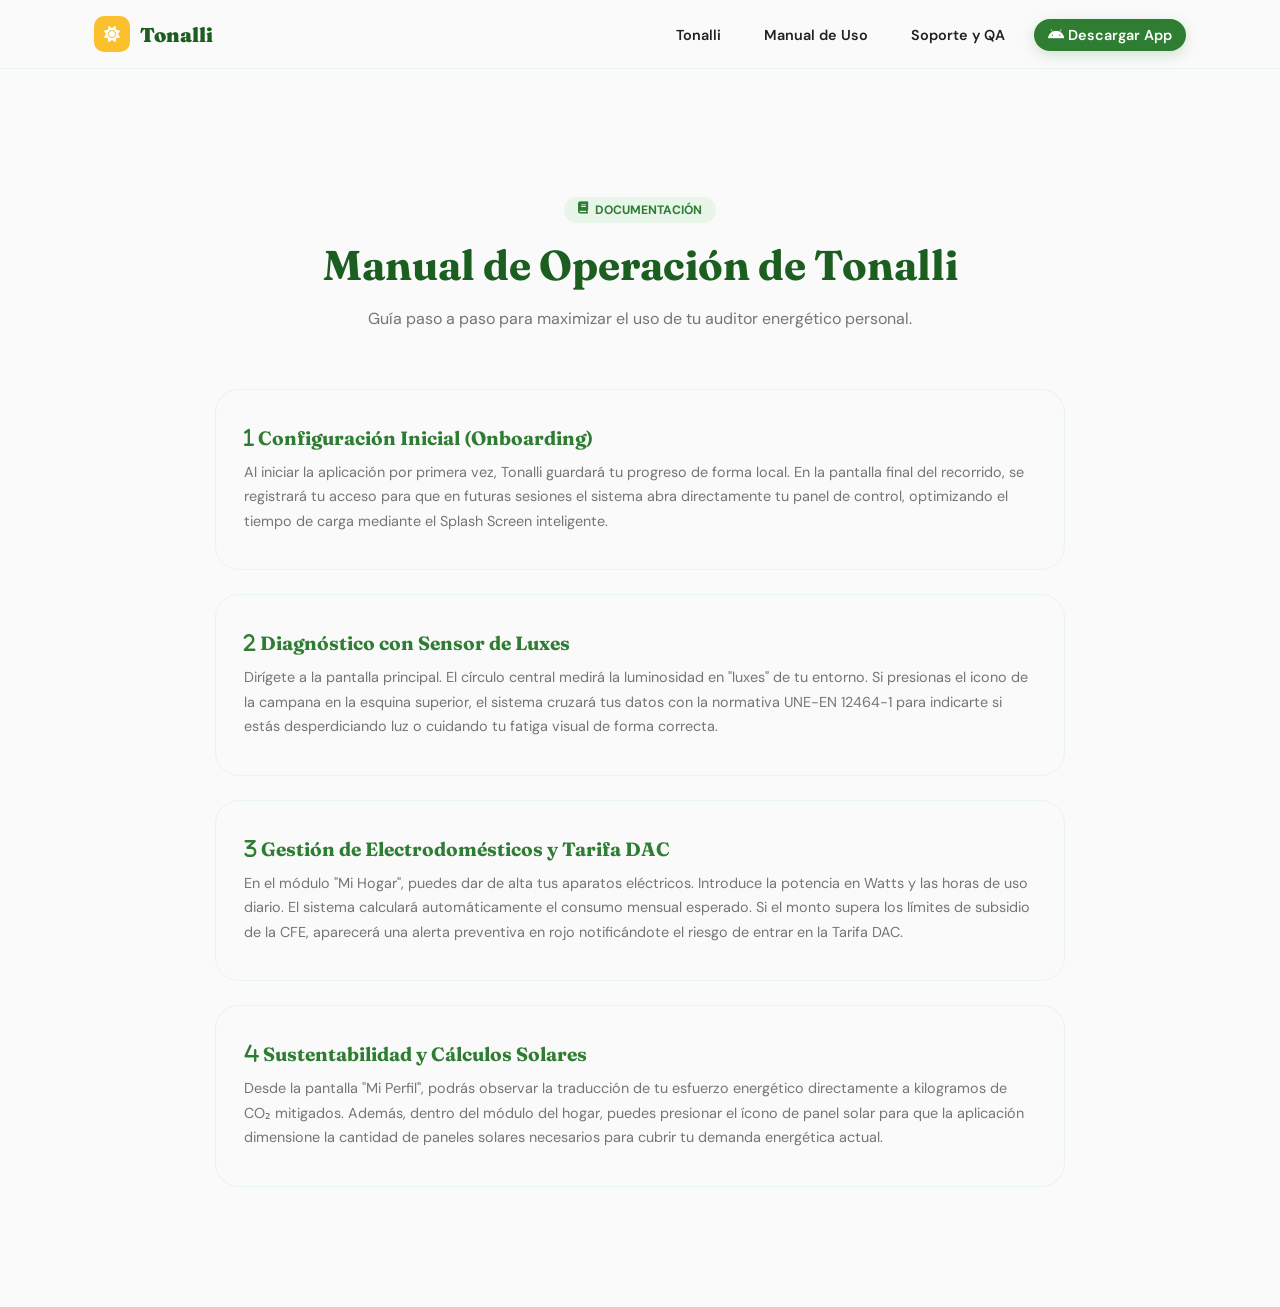
==== web/html/manual.html @ 260170d2 "trying host" ====
<!DOCTYPE html>
<html lang="es">
<head>
    <title>Tonalli — Manual de Uso</title>
    <link rel="preconnect" href="https://fonts.googleapis.com">
    <link rel="preconnect" href="https://fonts.gstatic.com" crossorigin>
    <link href="https://fonts.googleapis.com/css2?family=Fraunces:ital,opsz,wght@0,9..144,400;0,9..144,700;0,9..144,900&family=DM+Sans:wght@300;400;500;600;700&display=swap" rel="stylesheet">
    <link rel="stylesheet" href="https://cdnjs.cloudflare.com/ajax/libs/font-awesome/6.6.0/css/all.min.css">
    <link rel="stylesheet" href="../css/style.css">

  </head>
<body>
    <header>
    <nav>
      <a href="index.html" class="nav-logo">
        <div class="logo-icon"><i class="fa-solid fa-sun"></i></div>
        <span class="logo-text">Tonalli</span>
      </a>
      <ul class="nav-links">
        <li><a href="index.html">Tonalli</a></li>
        <li><a href="manual.html">Manual de Uso</a></li>
        <li><a href="#">Soporte y QA</a></li>
        <li><a href="index.html" class="btn-nav"><i class="fa-brands fa-android"></i> Descargar App</a></li>
      </ul>
    </nav>
  </header>
  
  <main style="padding-top: 100px;">
    <section class="section">
      <div class="section-inner" style="max-width: 850px;">
        <div class="sec-header">
          <span class="sec-label"><i class="fa-solid fa-book"></i> Documentación</span>
          <h2>Manual de Operación de Tonalli</h2>
          <p>Guía paso a paso para maximizar el uso de tu auditor energético personal.</p>
        </div>

        <div class="card" style="margin-bottom: 24px;">
          <h3 style="color: var(--primary);"><i class="fa-solid fa-1"></i> Configuración Inicial (Onboarding)</h3>
          <p>Al iniciar la aplicación por primera vez, Tonalli guardará tu progreso de forma local. En la pantalla final del recorrido, se registrará tu acceso para que en futuras sesiones el sistema abra directamente tu panel de control, optimizando el tiempo de carga mediante el Splash Screen inteligente.</p>
        </div>

        <div class="card" style="margin-bottom: 24px;">
          <h3 style="color: var(--primary);"><i class="fa-solid fa-2"></i> Diagnóstico con Sensor de Luxes</h3>
          <p>Dirígete a la pantalla principal. El círculo central medirá la luminosidad en "luxes" de tu entorno. Si presionas el icono de la campana en la esquina superior, el sistema cruzará tus datos con la normativa UNE-EN 12464-1 para indicarte si estás desperdiciando luz o cuidando tu fatiga visual de forma correcta.</p>
        </div>

        <div class="card" style="margin-bottom: 24px;">
          <h3 style="color: var(--primary);"><i class="fa-solid fa-3"></i> Gestión de Electrodomésticos y Tarifa DAC</h3>
          <p>En el módulo "Mi Hogar", puedes dar de alta tus aparatos eléctricos. Introduce la potencia en Watts y las horas de uso diario. El sistema calculará automáticamente el consumo mensual esperado. Si el monto supera los límites de subsidio de la CFE, aparecerá una alerta preventiva en rojo notificándote el riesgo de entrar en la Tarifa DAC.</p>
        </div>

        <div class="card" style="margin-bottom: 24px;">
          <h3 style="color: var(--primary);"><i class="fa-solid fa-4"></i> Sustentabilidad y Cálculos Solares</h3>
          <p>Desde la pantalla "Mi Perfil", podrás observar la traducción de tu esfuerzo energético directamente a kilogramos de CO₂ mitigados. Además, dentro del módulo del hogar, puedes presionar el ícono de panel solar para que la aplicación dimensione la cantidad de paneles solares necesarios para cubrir tu demanda energética actual.</p>
        </div>

      </div>
    </section>
  </main>

  </body>
</html>
---- web/css/style.css ----
:root {
      --primary:        #2E7D32; /* Verde principal */
      --primary-deep:   #1B5E20; /* Verde oscuro */
      --primary-light:  #E8F5E9; /* Verde muy claro */
      --accent:         #FBC02D; /* Amarillo sol */
      --accent-light:   #FFF9C4;
      --bg-color:       #FAFAFA; /* Fondo base */
      --text-main:      #212121;
      --text-muted:     #757575;
      --white:          #FFFFFF;
      --shadow-primary: rgba(46, 125, 50, 0.2);
 
      --max-w: 1140px;
      --radius-s: 8px;
      --radius-m: 14px;
      --radius-l: 24px;
    }
 
    *, *::before, *::after { box-sizing: border-box; margin: 0; padding: 0; }
    html { scroll-behavior: smooth; }
    body { font-family: 'DM Sans', sans-serif; background: var(--bg-color); color: var(--text-main); overflow-x: hidden; }
    h1, h2, h3, h4 { font-family: 'Fraunces', serif; }
 
    /* ── NAVBAR ────────────────────────────────────────────── */
    header {
      position: fixed; top: 0; left: 0; right: 0; z-index: 100;
      background: rgba(250, 250, 250, 0.9); backdrop-filter: blur(12px);
      border-bottom: 1px solid var(--primary-light);
    }
    nav {
      max-width: var(--max-w); margin: 0 auto; padding: 16px 24px;
      display: flex; align-items: center; justify-content: space-between;
    }
    .nav-logo { display: flex; align-items: center; gap: 10px; text-decoration: none; }
    .logo-icon {
      width: 36px; height: 36px; background: var(--accent); border-radius: 10px;
      display: flex; align-items: center; justify-content: center; color: white;
    }
    .logo-text { font-family: 'Fraunces', serif; font-size: 1.25rem; color: var(--primary-deep); font-weight: 900; }
    .nav-links { display: flex; list-style: none; gap: 15px; align-items: center; }
    .nav-links a { text-decoration: none; font-size: 0.9rem; font-weight: 600; color: var(--text-main); padding: 7px 14px; border-radius: var(--radius-s); transition: 0.2s; }
    .nav-links a:hover { background: var(--primary-light); color: var(--primary); }
    .nav-links .btn-nav { background: var(--primary); color: white; border-radius: 30px; box-shadow: 0 4px 14px var(--shadow-primary); }
    
    /* ── HERO ──────────────────────────────────────────────── */
    .hero { min-height: 100vh; display: flex; align-items: center; position: relative; padding-top: 72px; }
    .hero-inner { max-width: var(--max-w); margin: 0 auto; padding: 80px 24px; display: flex; align-items: center; gap: 60px; }
    .hero-text { max-width: 580px; }
    .hero-badge {
      display: inline-flex; align-items: center; gap: 8px; background: var(--accent-light); color: var(--primary-deep);
      font-size: 0.78rem; font-weight: 700; letter-spacing: 1px; text-transform: uppercase; padding: 6px 16px; border-radius: 30px; margin-bottom: 22px;
    }
    .hero-title { font-size: clamp(2.4rem, 5vw, 3.8rem); font-weight: 900; color: var(--primary-deep); line-height: 1.1; margin-bottom: 22px; }
    .hero-title em { font-style: italic; color: var(--primary); }
    .hero-desc { font-size: 1.05rem; line-height: 1.75; color: var(--text-muted); margin-bottom: 38px; }
    
    .btn-primary {
      display: inline-flex; align-items: center; gap: 10px; background: var(--primary); color: white;
      font-weight: 700; padding: 14px 32px; border-radius: 30px; text-decoration: none; box-shadow: 0 6px 20px var(--shadow-primary);
    }
    .btn-outline {
      display: inline-flex; align-items: center; gap: 10px; background: transparent; color: var(--primary);
      font-weight: 700; padding: 13px 30px; border-radius: 30px; border: 2px solid var(--primary); text-decoration: none;
    }
    
    /* ── SECCIONES GENÉRICAS ───────────────────────────────── */
    .section { padding: 96px 24px; }
    .section:nth-child(even) { background: white; }
    .section-inner { max-width: var(--max-w); margin: 0 auto; }
    .sec-header { text-align: center; margin-bottom: 56px; }
    .sec-label { display: inline-flex; gap: 6px; background: var(--primary-light); color: var(--primary); font-size: 0.76rem; font-weight: 700; text-transform: uppercase; padding: 5px 14px; border-radius: 30px; margin-bottom: 16px; }
    .sec-header h2 { font-size: clamp(1.8rem, 3.5vw, 2.6rem); color: var(--primary-deep); margin-bottom: 14px; }
    .sec-header p { color: var(--text-muted); max-width: 580px; margin: 0 auto; line-height: 1.75; }

    /* ── GRID FUNCIONES / ODS ──────────────────────────────── */
    .grid-3 { display: grid; grid-template-columns: repeat(auto-fit, minmax(300px, 1fr)); gap: 24px; }
    .card { background: var(--bg-color); border-radius: var(--radius-l); padding: 36px 28px; border: 1px solid var(--primary-light); transition: 0.3s; }
    .card:hover { transform: translateY(-6px); box-shadow: 0 16px 40px var(--shadow-primary); border-color: var(--primary); }
    .card-icon { width: 56px; height: 56px; border-radius: var(--radius-m); background: var(--primary-light); display: flex; align-items: center; justify-content: center; font-size: 1.5rem; color: var(--primary); margin-bottom: 20px; }
    .card h3 { font-size: 1.2rem; color: var(--primary-deep); margin-bottom: 10px; }
    .card p { font-size: 0.9rem; color: var(--text-muted); line-height: 1.7; }
    
    footer { background: var(--primary-deep); color: rgba(255,255,255,0.7); text-align: center; padding: 36px 24px; font-size: 0.85rem; }
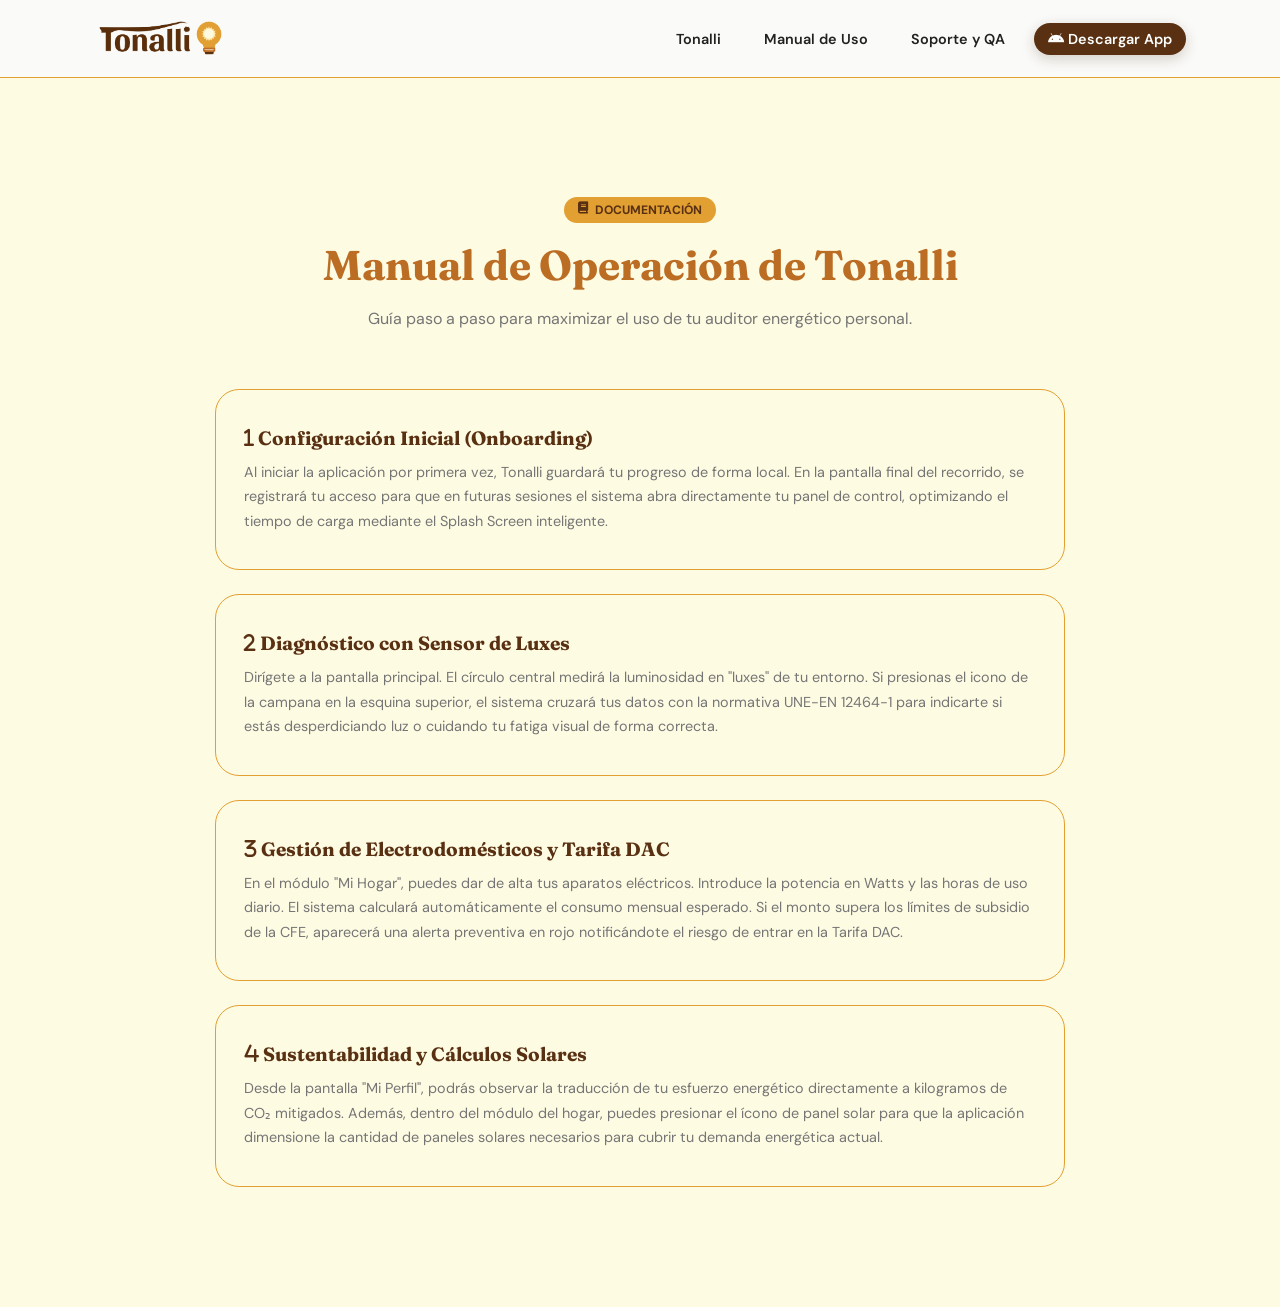
==== commit 00e7506f: "before qr" ====
--- a/web/html/manual.html
+++ b/web/html/manual.html
@@ -7,21 +7,22 @@
     <link href="https://fonts.googleapis.com/css2?family=Fraunces:ital,opsz,wght@0,9..144,400;0,9..144,700;0,9..144,900&family=DM+Sans:wght@300;400;500;600;700&display=swap" rel="stylesheet">
     <link rel="stylesheet" href="https://cdnjs.cloudflare.com/ajax/libs/font-awesome/6.6.0/css/all.min.css">
     <link rel="stylesheet" href="../css/style.css">
+    <link rel="shortcut icon" href="../assets/logo.png">
 
   </head>
 <body>
     <header>
     <nav>
-      <a href="index.html" class="nav-logo">
-        <div class="logo-icon"><i class="fa-solid fa-sun"></i></div>
-        <span class="logo-text">Tonalli</span>
+      <a href="../../index.html" class="nav-logo">
+        <img src="../assets/imagotipo-14.png" alt="Tonalli Logo" class="navbar-logo-img">
       </a>
       <ul class="nav-links">
-        <li><a href="index.html">Tonalli</a></li>
-        <li><a href="manual.html">Manual de Uso</a></li>
-        <li><a href="#">Soporte y QA</a></li>
-        <li><a href="index.html" class="btn-nav"><i class="fa-brands fa-android"></i> Descargar App</a></li>
+        <li><a href="../../index.html">Tonalli</a></li>
+        <li><a href="#">Manual de Uso</a></li>
+        <li><a href="qa.html">Soporte y QA</a></li>
+        <li><a href="../../index.html" class="btn-nav"><i class="fa-brands fa-android"></i> Descargar App</a></li>
       </ul>
+    </nav>
     </nav>
   </header>
   
--- a/web/css/style.css
+++ b/web/css/style.css
@@ -1,14 +1,14 @@
 :root {
-      --primary:        #2E7D32; /* Verde principal */
-      --primary-deep:   #1B5E20; /* Verde oscuro */
-      --primary-light:  #E8F5E9; /* Verde muy claro */
-      --accent:         #FBC02D; /* Amarillo sol */
+      --primary:        #593012; /* marron principal */
+      --primary-deep:   #bc6d24; /* naranja oscuro */
+      --primary-light:  #e2a032; /* najaran claro */
+      --accent:         #ffe6a7; /* Amarillo claro  ef7c1b es narajna 29381c es el verde */ 
       --accent-light:   #FFF9C4;
-      --bg-color:       #FAFAFA; /* Fondo base */
+      --bg-color:       #fefbe3; /* Fondo base */
       --text-main:      #212121;
       --text-muted:     #757575;
       --white:          #FFFFFF;
-      --shadow-primary: rgba(46, 125, 50, 0.2);
+      --shadow-primary: rgba(56, 32, 5, 0.2);
  
       --max-w: 1140px;
       --radius-s: 8px;
@@ -33,7 +33,7 @@
     }
     .nav-logo { display: flex; align-items: center; gap: 10px; text-decoration: none; }
     .logo-icon {
-      width: 36px; height: 36px; background: var(--accent); border-radius: 10px;
+      width: 36px; height: 36px; background: var(--primary); border-radius: 10px;
       display: flex; align-items: center; justify-content: center; color: white;
     }
     .logo-text { font-family: 'Fraunces', serif; font-size: 1.25rem; color: var(--primary-deep); font-weight: 900; }
@@ -62,7 +62,86 @@
       display: inline-flex; align-items: center; gap: 10px; background: transparent; color: var(--primary);
       font-weight: 700; padding: 13px 30px; border-radius: 30px; border: 2px solid var(--primary); text-decoration: none;
     }
-    
+    /* ── ESTILOS DEL LOGO NAVBAR ───────────────────────────── */
+.navbar-logo-img {
+  height: 45px; /* Ajusta este valor logo más grande o pequeño */
+  width: auto;
+  object-fit: contain;
+}
+
+/* ── ESTILOS DEL CELULAR (MOCKUP) Y ANIMACIÓN ──────────── */
+.hero-image {
+  flex: 1;
+  display: flex;
+  justify-content: center;
+  align-items: center;
+  perspective: 1000px;
+}
+
+.phone-mockup {
+  width: 280px;
+  height: 580px;
+  background-color: var(--bg-color); 
+  border: 14px solid #000000; 
+  border-radius: 40px;
+  box-shadow: 0 25px 50px var(--shadow-primary);
+  position: relative;
+  display: flex;
+  justify-content: center;
+  align-items: center;
+  overflow: hidden;
+  /* Aquí aplicamos la animación flotante */
+  animation: floatPhone 6s ease-in-out infinite;
+}
+
+/* camara superior del celular */
+.phone-notch {
+  position: absolute;
+  top: 0;
+  width: 120px;
+  height: 25px;
+  background-color: #000000;
+  border-bottom-left-radius: 15px;
+  border-bottom-right-radius: 15px;
+  z-index: 10;
+}
+
+/* Estilo del logo dentro de la pantalla del celular */
+.phone-screen-logo {
+  width: 60%;
+  height: auto;
+  object-fit: contain;
+  /* Pequeño efecto de resplandor para que destaque */
+  filter: drop-shadow(0px 10px 15px rgba(188, 109, 36, 0.3));
+}
+
+/* ── KEYFRAMES PARA EL EFECTO FLOTANTE ─────────────────── */
+@keyframes floatPhone {
+  0% {
+    transform: translateY(0px);
+  }
+  50% {
+    transform: translateY(-25px); /* Sube 25 pixeles a la mitad de la animación */
+  }
+  100% {
+    transform: translateY(0px);
+  }
+}
+  /* ── ESTILOS PARA LAS IMÁGENES ODS ─────────────────────── */
+.ods-icon-container {
+  background: transparent !important; /* Quitamos el fondo para que luzca el color original del ODS */
+  width: 70px !important; /* Hacemos el contenedor un poco más grande */
+  height: 70px !important;
+  margin-bottom: 20px;
+}
+
+.ods-img {
+  width: 100%;
+  height: 100%;
+  object-fit: contain;
+  border-radius: 8px; /* Un ligero borde redondeado por estética */
+  box-shadow: 0 4px 10px rgba(0, 0, 0, 0.1); /* Sombra sutil para que resalte */
+}
     /* ── SECCIONES GENÉRICAS ───────────────────────────────── */
     .section { padding: 96px 24px; }
     .section:nth-child(even) { background: white; }
